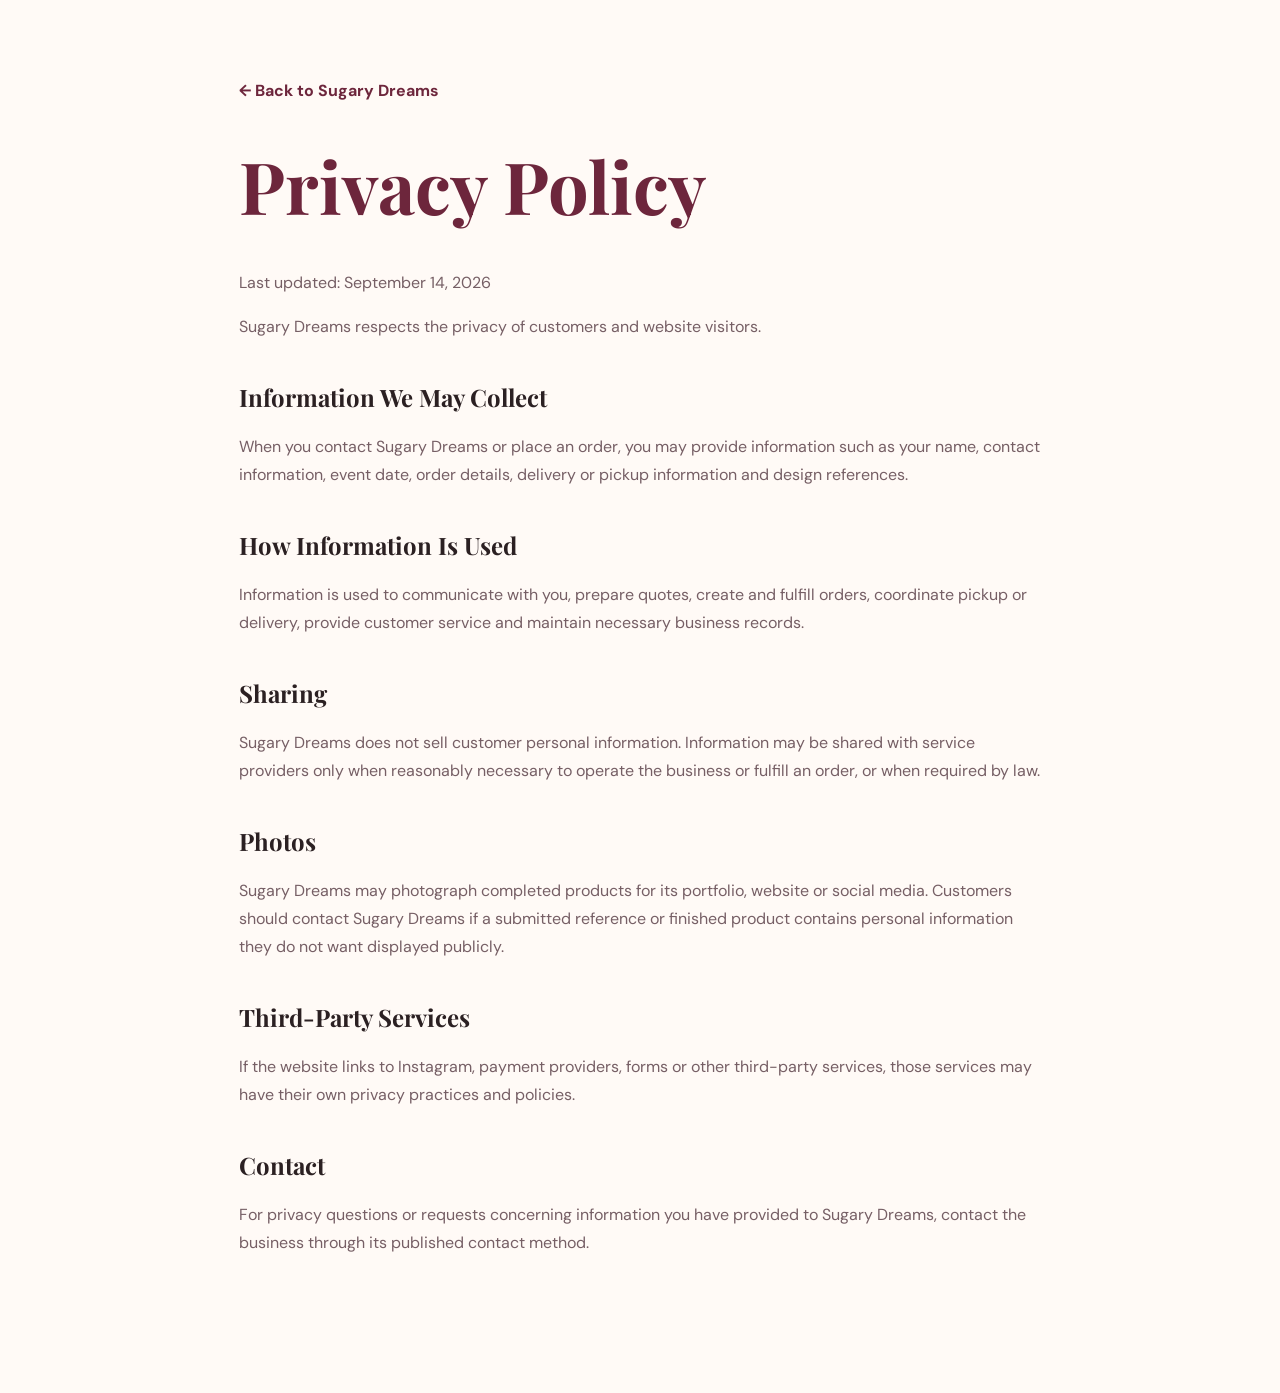
==== privacy.html @ ef011809 "final changes before i sleep" ====
<!doctype html><html lang="en"><head><meta charset="utf-8"><meta name="viewport" content="width=device-width,initial-scale=1"><title>Privacy Policy | Sugary Dreams</title><link rel="preconnect" href="https://fonts.googleapis.com"><link rel="preconnect" href="https://fonts.gstatic.com" crossorigin><link href="https://fonts.googleapis.com/css2?family=DM+Sans:wght@400;600;700&family=Playfair+Display:wght@600;700&display=swap" rel="stylesheet"><link rel="stylesheet" href="styles.css"></head><body><main class="policy"><a class="back" href="index.html">← Back to Sugary Dreams</a><h1>Privacy Policy</h1><p>Last updated: September 14, 2026</p><p>Sugary Dreams respects the privacy of customers and website visitors.</p><h2>Information We May Collect</h2><p>When you contact Sugary Dreams or place an order, you may provide information such as your name, contact information, event date, order details, delivery or pickup information and design references.</p><h2>How Information Is Used</h2><p>Information is used to communicate with you, prepare quotes, create and fulfill orders, coordinate pickup or delivery, provide customer service and maintain necessary business records.</p><h2>Sharing</h2><p>Sugary Dreams does not sell customer personal information. Information may be shared with service providers only when reasonably necessary to operate the business or fulfill an order, or when required by law.</p><h2>Photos</h2><p>Sugary Dreams may photograph completed products for its portfolio, website or social media. Customers should contact Sugary Dreams if a submitted reference or finished product contains personal information they do not want displayed publicly.</p><h2>Third-Party Services</h2><p>If the website links to Instagram, payment providers, forms or other third-party services, those services may have their own privacy practices and policies.</p><h2>Contact</h2><p>For privacy questions or requests concerning information you have provided to Sugary Dreams, contact the business through its published contact method.</p></main></body></html>
---- styles.css ----
:root{--cream:#fffaf6;--wine:#6d263c;--rose:#cf5e7e;--ink:#2b2022;--muted:#765f65;--line:#eadbdc;--white:#fff}*{box-sizing:border-box}html{scroll-behavior:smooth}body{margin:0;background:var(--cream);color:var(--ink);font-family:"DM Sans",sans-serif}img{display:block;width:100%}a{color:inherit;text-decoration:none}.site-header{height:92px;padding:0 max(5vw,24px);display:flex;align-items:center;justify-content:space-between;border-bottom:1px solid var(--line);position:sticky;top:0;background:rgba(255,250,246,.95);backdrop-filter:blur(10px);z-index:20}.brand{display:flex;align-items:center;gap:12px;font-family:"Playfair Display",serif;font-size:26px;font-weight:700;color:var(--wine)}.brand img{width:54px;height:54px;object-fit:contain}.site-header nav{display:flex;align-items:center;gap:30px;font-size:14px}.pill,.button{display:inline-block;background:var(--wine);color:#fff;border-radius:999px;padding:14px 22px;font-weight:700}.pill{padding:11px 19px}.menu{display:none;border:0;background:none;font:inherit}.ticker{width:100%;overflow:hidden;background:var(--wine);color:#fff;white-space:nowrap}.ticker-track{display:flex;width:max-content;animation:ticker 32s linear infinite}.ticker-group{flex:none;padding:14px 0;font-size:12px;font-weight:700;letter-spacing:2px;padding-right:2rem}@keyframes ticker{to{transform:translateX(-50%)}}.hero{max-width:1450px;margin:auto;display:grid;grid-template-columns:.9fr 1.1fr;gap:70px;align-items:center;padding:90px 6vw}.eyebrow{color:var(--rose);font-weight:700;letter-spacing:2.2px;font-size:12px}.hero h1,.intro h2,.section-heading h2,.about h2,.order h2{font-family:"Playfair Display",serif}.hero h1{font-size:clamp(58px,7vw,112px);line-height:.92;margin:24px 0}.hero h1 em{color:var(--rose);font-weight:600}.lead{font-size:18px;line-height:1.7;color:var(--muted);max-width:610px}.actions{display:flex;gap:12px;margin-top:30px}.button.secondary{background:transparent;color:var(--wine);border:1px solid #cbb3ba}.hero-image img{height:min(720px,70vh);object-fit:cover;border-radius:220px 220px 28px 28px}.intro{text-align:center;padding:100px 6vw;max-width:1100px;margin:auto}.intro h2,.section-heading h2,.about h2,.order h2{font-size:clamp(42px,5vw,72px);margin:10px 0 20px}.intro>p:not(.eyebrow){font-size:18px;color:var(--muted);max-width:700px;margin:0 auto 35px;line-height:1.7}.categories{display:flex;flex-wrap:wrap;justify-content:center;gap:10px}.categories span{border:1px solid var(--line);border-radius:999px;padding:11px 17px;background:#fff}.gallery-section{padding:90px 5vw;background:#fff}.section-heading{display:flex;justify-content:space-between;align-items:end;gap:40px;max-width:1450px;margin:0 auto 45px}.section-heading>p{max-width:450px;color:var(--muted);line-height:1.7}.gallery{max-width:1450px;margin:auto;columns:4 260px;column-gap:16px}.gallery figure{margin:0 0 16px;break-inside:avoid;overflow:hidden;border-radius:18px;background:#f4ecea}.gallery img{width:100%;height:auto;transition:transform .45s ease}.gallery figure:hover img{transform:scale(1.025)}.about{max-width:1250px;margin:auto;padding:120px 6vw;display:grid;grid-template-columns:1fr 1fr;gap:80px}.about>div:last-child{font-size:18px;line-height:1.8;color:var(--muted);padding-top:45px}.order{text-align:center;background:var(--wine);color:#fff;padding:110px 6vw}.order .eyebrow{color:#f3b6c7}.order p{max-width:680px;margin:0 auto 30px;line-height:1.7;color:#f3dfe5}.button.light{background:#fff;color:var(--wine)}.small{font-size:11px!important;opacity:.7;margin-top:18px!important}footer{padding:50px 5vw 30px;display:grid;grid-template-columns:1fr auto;gap:30px;border-top:1px solid var(--line)}.footer-brand{display:flex;flex-direction:column}.footer-brand strong{font-family:"Playfair Display",serif;font-size:26px;color:var(--wine)}.footer-brand span,footer p{color:var(--muted);font-size:13px}.footer-links{display:flex;flex-wrap:wrap;gap:20px;font-size:13px}footer>p{grid-column:1/-1;border-top:1px solid var(--line);padding-top:20px}.policy{max-width:850px;margin:0 auto;padding:80px 24px 120px}.policy h1{font:700 clamp(44px,6vw,72px)/1 "Playfair Display",serif;color:var(--wine)}.policy h2{font:700 24px "Playfair Display",serif;margin-top:40px}.policy p,.policy li{line-height:1.75;color:var(--muted)}.policy .back{color:var(--wine);font-weight:700}@media(max-width:800px){.site-header{height:76px}.brand{font-size:21px}.brand img{width:42px;height:42px}.menu{display:block}.site-header nav{display:none;position:absolute;top:76px;left:0;right:0;background:var(--cream);padding:24px;flex-direction:column;border-bottom:1px solid var(--line)}.site-header nav.open{display:flex}.hero{grid-template-columns:1fr;padding:65px 24px;gap:45px}.hero-image{order:-1}.hero-image img{height:480px}.actions{flex-direction:column;align-items:flex-start}.section-heading,.about{display:block}.gallery-section{padding:70px 16px}.gallery{columns:2 150px;column-gap:10px}.gallery figure{margin-bottom:10px;border-radius:12px}.about{padding:80px 24px}.order{padding:85px 24px}footer{display:block}.footer-links{margin:28px 0}.ticker-track{animation-duration:24s}}
@media(prefers-reduced-motion:reduce){.ticker-track{animation-play-state:paused}html{scroll-behavior:auto}}
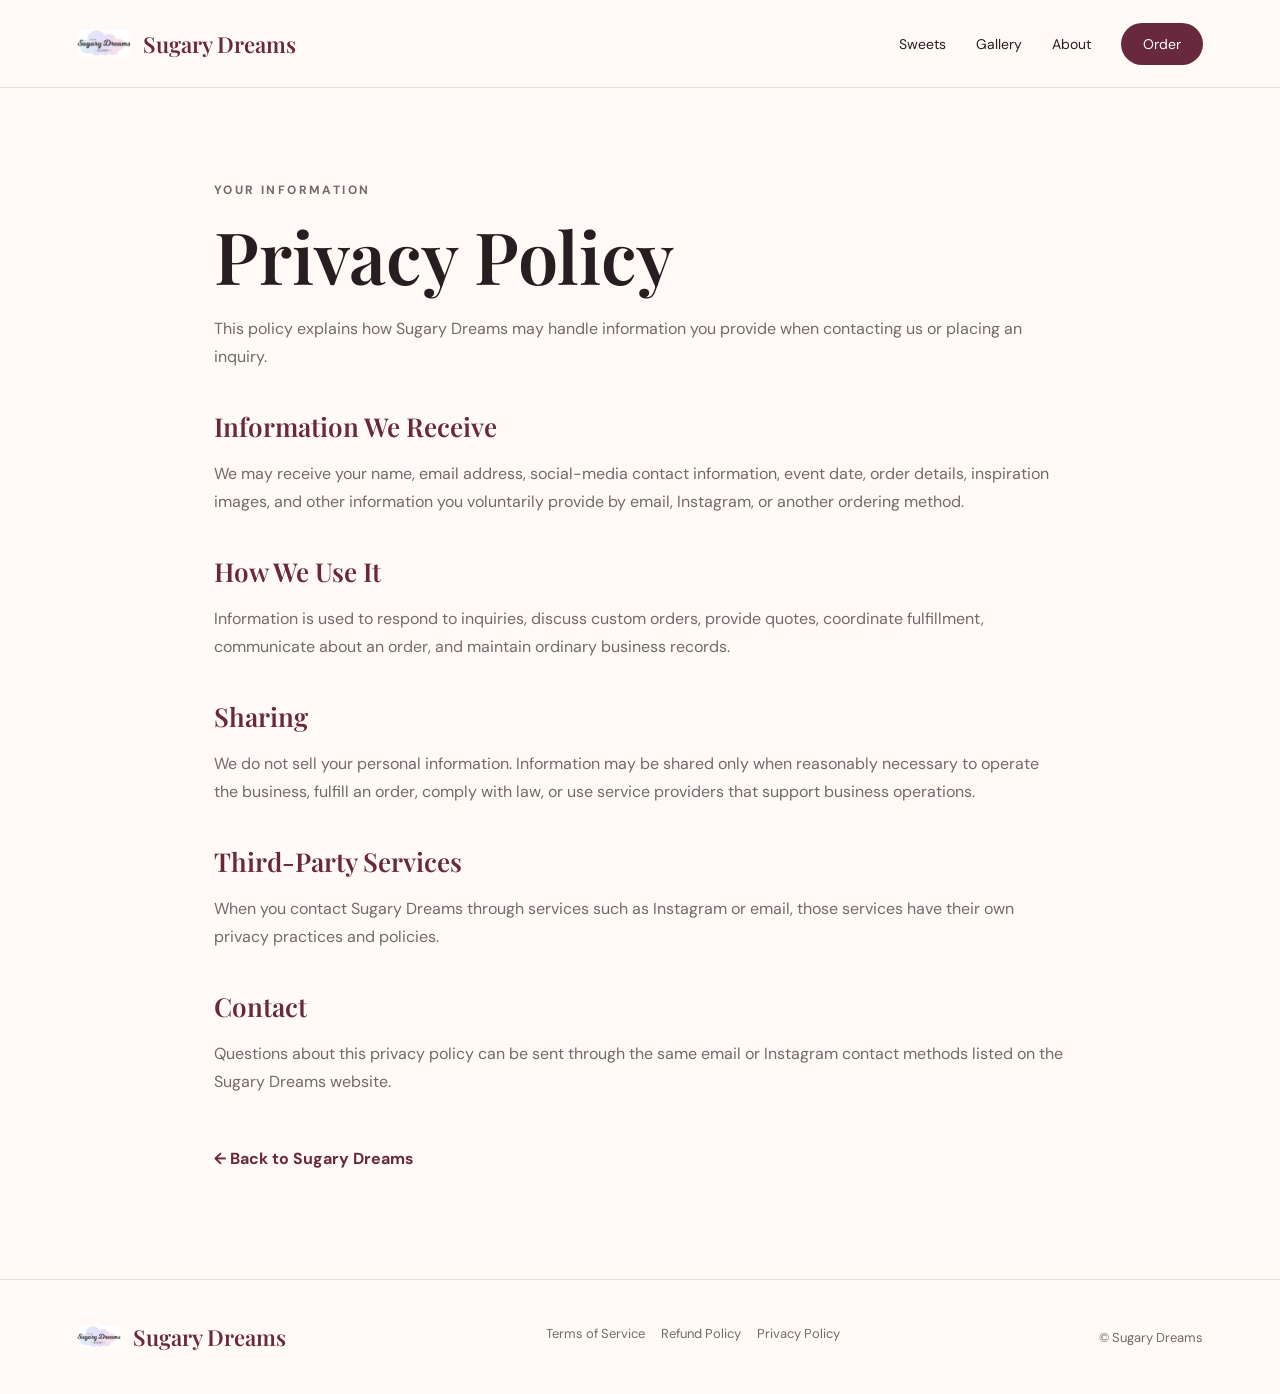
==== commit bbb93861: "only updated v2 not change much" ====
--- a/privacy.html
+++ b/privacy.html
@@ -1 +1 @@
-<!doctype html><html lang="en"><head><meta charset="utf-8"><meta name="viewport" content="width=device-width,initial-scale=1"><title>Privacy Policy | Sugary Dreams</title><link rel="preconnect" href="https://fonts.googleapis.com"><link rel="preconnect" href="https://fonts.gstatic.com" crossorigin><link href="https://fonts.googleapis.com/css2?family=DM+Sans:wght@400;600;700&family=Playfair+Display:wght@600;700&display=swap" rel="stylesheet"><link rel="stylesheet" href="styles.css"></head><body><main class="policy"><a class="back" href="index.html">← Back to Sugary Dreams</a><h1>Privacy Policy</h1><p>Last updated: September 14, 2026</p><p>Sugary Dreams respects the privacy of customers and website visitors.</p><h2>Information We May Collect</h2><p>When you contact Sugary Dreams or place an order, you may provide information such as your name, contact information, event date, order details, delivery or pickup information and design references.</p><h2>How Information Is Used</h2><p>Information is used to communicate with you, prepare quotes, create and fulfill orders, coordinate pickup or delivery, provide customer service and maintain necessary business records.</p><h2>Sharing</h2><p>Sugary Dreams does not sell customer personal information. Information may be shared with service providers only when reasonably necessary to operate the business or fulfill an order, or when required by law.</p><h2>Photos</h2><p>Sugary Dreams may photograph completed products for its portfolio, website or social media. Customers should contact Sugary Dreams if a submitted reference or finished product contains personal information they do not want displayed publicly.</p><h2>Third-Party Services</h2><p>If the website links to Instagram, payment providers, forms or other third-party services, those services may have their own privacy practices and policies.</p><h2>Contact</h2><p>For privacy questions or requests concerning information you have provided to Sugary Dreams, contact the business through its published contact method.</p></main></body></html>
+<!doctype html><html lang="en"><head><meta charset="utf-8"><meta name="viewport" content="width=device-width,initial-scale=1"><link rel="preconnect" href="https://fonts.googleapis.com"><link rel="preconnect" href="https://fonts.gstatic.com" crossorigin><link href="https://fonts.googleapis.com/css2?family=DM+Sans:wght@400;500;600;700&family=Playfair+Display:ital,wght@0,600;1,600&display=swap" rel="stylesheet"><link rel="stylesheet" href="styles.css"><title>Privacy Policy | Sugary Dreams</title></head><body><header class="site-header"><a class="brand" href="index.html"><img src="Sugary%20Dreams.jpg" alt="Sugary Dreams logo"><span>Sugary Dreams</span></a><nav class="nav"><a href="index.html#sweets">Sweets</a><a href="index.html#gallery">Gallery</a><a href="index.html#about">About</a><a class="pill" href="index.html#order">Order</a></nav></header><main class="policy-page"><p class="eyebrow">YOUR INFORMATION</p><h1>Privacy Policy</h1><p>This policy explains how Sugary Dreams may handle information you provide when contacting us or placing an inquiry.</p><h2>Information We Receive</h2><p>We may receive your name, email address, social-media contact information, event date, order details, inspiration images, and other information you voluntarily provide by email, Instagram, or another ordering method.</p><h2>How We Use It</h2><p>Information is used to respond to inquiries, discuss custom orders, provide quotes, coordinate fulfillment, communicate about an order, and maintain ordinary business records.</p><h2>Sharing</h2><p>We do not sell your personal information. Information may be shared only when reasonably necessary to operate the business, fulfill an order, comply with law, or use service providers that support business operations.</p><h2>Third-Party Services</h2><p>When you contact Sugary Dreams through services such as Instagram or email, those services have their own privacy practices and policies.</p><h2>Contact</h2><p>Questions about this privacy policy can be sent through the same email or Instagram contact methods listed on the Sugary Dreams website.</p><a class="policy-back" href="index.html">← Back to Sugary Dreams</a></main><footer><a class="brand" href="index.html"><img src="Sugary%20Dreams.jpg" alt=""><span>Sugary Dreams</span></a><div class="policy-links"><a href="terms.html">Terms of Service</a><a href="refund-policy.html">Refund Policy</a><a href="privacy.html">Privacy Policy</a></div><p>© Sugary Dreams</p></footer></body></html>
--- a/styles.css
+++ b/styles.css
@@ -1,2 +1,15 @@
-:root{--cream:#fffaf6;--wine:#6d263c;--rose:#cf5e7e;--ink:#2b2022;--muted:#765f65;--line:#eadbdc;--white:#fff}*{box-sizing:border-box}html{scroll-behavior:smooth}body{margin:0;background:var(--cream);color:var(--ink);font-family:"DM Sans",sans-serif}img{display:block;width:100%}a{color:inherit;text-decoration:none}.site-header{height:92px;padding:0 max(5vw,24px);display:flex;align-items:center;justify-content:space-between;border-bottom:1px solid var(--line);position:sticky;top:0;background:rgba(255,250,246,.95);backdrop-filter:blur(10px);z-index:20}.brand{display:flex;align-items:center;gap:12px;font-family:"Playfair Display",serif;font-size:26px;font-weight:700;color:var(--wine)}.brand img{width:54px;height:54px;object-fit:contain}.site-header nav{display:flex;align-items:center;gap:30px;font-size:14px}.pill,.button{display:inline-block;background:var(--wine);color:#fff;border-radius:999px;padding:14px 22px;font-weight:700}.pill{padding:11px 19px}.menu{display:none;border:0;background:none;font:inherit}.ticker{width:100%;overflow:hidden;background:var(--wine);color:#fff;white-space:nowrap}.ticker-track{display:flex;width:max-content;animation:ticker 32s linear infinite}.ticker-group{flex:none;padding:14px 0;font-size:12px;font-weight:700;letter-spacing:2px;padding-right:2rem}@keyframes ticker{to{transform:translateX(-50%)}}.hero{max-width:1450px;margin:auto;display:grid;grid-template-columns:.9fr 1.1fr;gap:70px;align-items:center;padding:90px 6vw}.eyebrow{color:var(--rose);font-weight:700;letter-spacing:2.2px;font-size:12px}.hero h1,.intro h2,.section-heading h2,.about h2,.order h2{font-family:"Playfair Display",serif}.hero h1{font-size:clamp(58px,7vw,112px);line-height:.92;margin:24px 0}.hero h1 em{color:var(--rose);font-weight:600}.lead{font-size:18px;line-height:1.7;color:var(--muted);max-width:610px}.actions{display:flex;gap:12px;margin-top:30px}.button.secondary{background:transparent;color:var(--wine);border:1px solid #cbb3ba}.hero-image img{height:min(720px,70vh);object-fit:cover;border-radius:220px 220px 28px 28px}.intro{text-align:center;padding:100px 6vw;max-width:1100px;margin:auto}.intro h2,.section-heading h2,.about h2,.order h2{font-size:clamp(42px,5vw,72px);margin:10px 0 20px}.intro>p:not(.eyebrow){font-size:18px;color:var(--muted);max-width:700px;margin:0 auto 35px;line-height:1.7}.categories{display:flex;flex-wrap:wrap;justify-content:center;gap:10px}.categories span{border:1px solid var(--line);border-radius:999px;padding:11px 17px;background:#fff}.gallery-section{padding:90px 5vw;background:#fff}.section-heading{display:flex;justify-content:space-between;align-items:end;gap:40px;max-width:1450px;margin:0 auto 45px}.section-heading>p{max-width:450px;color:var(--muted);line-height:1.7}.gallery{max-width:1450px;margin:auto;columns:4 260px;column-gap:16px}.gallery figure{margin:0 0 16px;break-inside:avoid;overflow:hidden;border-radius:18px;background:#f4ecea}.gallery img{width:100%;height:auto;transition:transform .45s ease}.gallery figure:hover img{transform:scale(1.025)}.about{max-width:1250px;margin:auto;padding:120px 6vw;display:grid;grid-template-columns:1fr 1fr;gap:80px}.about>div:last-child{font-size:18px;line-height:1.8;color:var(--muted);padding-top:45px}.order{text-align:center;background:var(--wine);color:#fff;padding:110px 6vw}.order .eyebrow{color:#f3b6c7}.order p{max-width:680px;margin:0 auto 30px;line-height:1.7;color:#f3dfe5}.button.light{background:#fff;color:var(--wine)}.small{font-size:11px!important;opacity:.7;margin-top:18px!important}footer{padding:50px 5vw 30px;display:grid;grid-template-columns:1fr auto;gap:30px;border-top:1px solid var(--line)}.footer-brand{display:flex;flex-direction:column}.footer-brand strong{font-family:"Playfair Display",serif;font-size:26px;color:var(--wine)}.footer-brand span,footer p{color:var(--muted);font-size:13px}.footer-links{display:flex;flex-wrap:wrap;gap:20px;font-size:13px}footer>p{grid-column:1/-1;border-top:1px solid var(--line);padding-top:20px}.policy{max-width:850px;margin:0 auto;padding:80px 24px 120px}.policy h1{font:700 clamp(44px,6vw,72px)/1 "Playfair Display",serif;color:var(--wine)}.policy h2{font:700 24px "Playfair Display",serif;margin-top:40px}.policy p,.policy li{line-height:1.75;color:var(--muted)}.policy .back{color:var(--wine);font-weight:700}@media(max-width:800px){.site-header{height:76px}.brand{font-size:21px}.brand img{width:42px;height:42px}.menu{display:block}.site-header nav{display:none;position:absolute;top:76px;left:0;right:0;background:var(--cream);padding:24px;flex-direction:column;border-bottom:1px solid var(--line)}.site-header nav.open{display:flex}.hero{grid-template-columns:1fr;padding:65px 24px;gap:45px}.hero-image{order:-1}.hero-image img{height:480px}.actions{flex-direction:column;align-items:flex-start}.section-heading,.about{display:block}.gallery-section{padding:70px 16px}.gallery{columns:2 150px;column-gap:10px}.gallery figure{margin-bottom:10px;border-radius:12px}.about{padding:80px 24px}.order{padding:85px 24px}footer{display:block}.footer-links{margin:28px 0}.ticker-track{animation-duration:24s}}
-@media(prefers-reduced-motion:reduce){.ticker-track{animation-play-state:paused}html{scroll-behavior:auto}}
+:root{--cream:#fffaf5;--paper:#fffdf9;--wine:#68283d;--rose:#d86182;--ink:#281d20;--muted:#75686a;--line:#eaded8}
+*{box-sizing:border-box}html{scroll-behavior:smooth}body{margin:0;background:var(--cream);color:var(--ink);font-family:"DM Sans",sans-serif}img{display:block;max-width:100%}a{color:inherit;text-decoration:none}
+.site-header{height:88px;padding:0 clamp(24px,6vw,110px);display:flex;align-items:center;justify-content:space-between;border-bottom:1px solid var(--line);background:rgba(255,250,245,.96);position:sticky;top:0;z-index:20}
+.brand{display:flex;align-items:center;gap:12px;font:600 22px "Playfair Display",serif;color:var(--wine)}.brand img{width:54px;height:54px;object-fit:contain;border-radius:50%}.nav{display:flex;align-items:center;gap:30px;font-size:14px}.nav a:hover{color:var(--rose)}.pill{background:var(--wine);color:#fff!important;padding:12px 22px;border-radius:999px}.menu-button{display:none;background:none;border:0;font:600 14px inherit}
+.hero{max-width:1500px;margin:auto;min-height:720px;padding:70px clamp(24px,7vw,120px);display:grid;grid-template-columns:.82fr 1.18fr;gap:70px;align-items:center}.eyebrow{font-size:12px;letter-spacing:2.4px;font-weight:700;color:#a84663}.hero h1,.section h2,.feature h2,.order h2{font:600 clamp(54px,6.3vw,98px)/.94 "Playfair Display",serif;margin:22px 0}.hero h1 em,.section h2 em,.feature h2 em{color:var(--rose);font-weight:600}.lede{font-size:18px;line-height:1.7;color:var(--muted);max-width:560px}.actions{display:flex;gap:12px;margin-top:30px;flex-wrap:wrap}.button{display:inline-flex;align-items:center;justify-content:center;padding:15px 22px;border-radius:999px;font-weight:700;font-size:14px;border:1px solid var(--wine);cursor:pointer;background:transparent}.primary{background:var(--wine);color:#fff}.secondary{color:var(--wine)}.button:hover{transform:translateY(-1px)}
+.hero-grid{height:600px;display:grid;grid-template-columns:1.5fr .85fr;grid-template-rows:1fr 1fr;gap:14px}.hero-grid img{width:100%;height:100%;object-fit:cover;border-radius:26px}.hero-main{grid-row:1/3}
+.marquee{overflow:hidden;background:var(--wine);color:#fff;padding:15px 0}.marquee>div{display:flex;width:max-content;animation:scroll 28s linear infinite}.marquee span{font-size:12px;letter-spacing:2px;font-weight:700;white-space:nowrap}@keyframes scroll{to{transform:translateX(-50%)}}
+.section{max-width:1320px;margin:auto;padding:110px clamp(24px,5vw,70px)}.section h2,.feature h2{font-size:clamp(44px,5vw,72px);line-height:1.02}.intro>p:not(.eyebrow){max-width:720px;font-size:18px;color:var(--muted);line-height:1.7}.categories{display:grid;grid-template-columns:repeat(4,1fr);margin-top:65px;border-top:1px solid var(--line)}.categories article{padding:30px 26px 20px 0;border-right:1px solid var(--line)}.categories article+article{padding-left:26px}.categories span{font-size:12px;color:var(--rose);font-weight:700}.categories h3{font:600 25px "Playfair Display",serif;margin:16px 0 8px}.categories p{font-size:14px;color:var(--muted);line-height:1.6}
+.gallery-section{padding-top:70px}.section-heading{display:flex;align-items:end;justify-content:space-between;gap:40px;margin-bottom:45px}.section-heading h2{margin-bottom:0}.section-heading>p{max-width:300px;color:var(--muted)}.gallery{columns:4 240px;column-gap:16px}.gallery figure{break-inside:avoid;margin:0 0 16px;overflow:hidden;border-radius:18px;background:#eee}.gallery img{width:100%;height:auto;transition:transform .35s}.gallery figure:hover img{transform:scale(1.025)}.load-more{display:flex;margin:35px auto 0}
+.feature{max-width:1320px;margin:20px auto 100px;padding:0 clamp(24px,5vw,70px);display:grid;grid-template-columns:1fr 1fr;gap:70px;align-items:center}.feature img{width:100%;height:650px;object-fit:cover;border-radius:30px}.feature p{color:var(--muted);line-height:1.75;font-size:17px}.text-link{display:inline-block;margin-top:12px;color:var(--wine);font-weight:700}
+.about{display:grid;grid-template-columns:1.1fr .9fr;gap:90px;border-top:1px solid var(--line)}.about p{font-size:18px;line-height:1.75;color:var(--muted)}
+.order{text-align:center;background:var(--wine);color:#fff;padding:100px 24px}.order .eyebrow{color:#f3b8c9}.order h2{font-size:clamp(48px,6vw,82px);margin:18px 0}.order>p:not(.eyebrow){max-width:660px;margin:0 auto;color:#f4dfe5;line-height:1.7}.center{justify-content:center}.light{background:#fff;color:var(--wine);border-color:#fff}.outline-light{color:#fff;border-color:#fff}.order small{display:block;margin-top:35px;color:#e8cbd4}
+footer{padding:35px clamp(24px,6vw,110px);display:flex;align-items:center;justify-content:space-between;gap:25px;border-top:1px solid var(--line);font-size:13px;color:var(--muted)}footer .brand img{width:44px;height:44px}
+@media(max-width:900px){.site-header{height:76px}.brand span{font-size:19px}.brand img{width:46px;height:46px}.menu-button{display:block}.nav{display:none;position:absolute;top:76px;left:0;right:0;padding:25px;background:var(--paper);border-bottom:1px solid var(--line);flex-direction:column;align-items:flex-start}.nav.open{display:flex}.hero{grid-template-columns:1fr;padding-top:50px}.hero-grid{height:560px}.categories{grid-template-columns:1fr 1fr}.feature,.about{grid-template-columns:1fr}.feature img{height:auto}.section-heading{display:block}.section-heading>p{max-width:none}.about{gap:20px}footer{flex-direction:column;text-align:center}}
+@media(max-width:560px){.hero{min-height:auto;gap:45px}.hero h1{font-size:58px}.hero-grid{height:480px;grid-template-columns:1fr 1fr;grid-template-rows:1.4fr .8fr}.hero-main{grid-column:1/3;grid-row:auto}.categories{grid-template-columns:1fr}.categories article,.categories article+article{padding:24px 0;border-right:0;border-bottom:1px solid var(--line)}.section{padding-top:80px;padding-bottom:80px}.gallery{columns:2 145px}.feature{gap:35px;margin-bottom:70px}.order{padding:80px 24px}}.footer-right{text-align:right}.policy-links{display:flex;gap:16px;justify-content:flex-end;flex-wrap:wrap;margin-bottom:7px}.policy-links a:hover{color:var(--wine);text-decoration:underline}.policy-page{max-width:900px;margin:0 auto;padding:80px 24px 110px}.policy-page h1{font:600 clamp(46px,6vw,72px)/1 "Playfair Display",serif;margin:18px 0 24px}.policy-page h2{font:600 26px "Playfair Display",serif;margin:38px 0 12px;color:var(--wine)}.policy-page p,.policy-page li{color:var(--muted);line-height:1.75}.policy-page .notice{padding:20px 22px;border:1px solid var(--line);border-radius:16px;background:var(--paper);color:var(--ink);font-weight:600}.policy-back{display:inline-block;margin-top:36px;color:var(--wine);font-weight:700}@media(max-width:900px){.footer-right{text-align:center}.policy-links{justify-content:center}}
